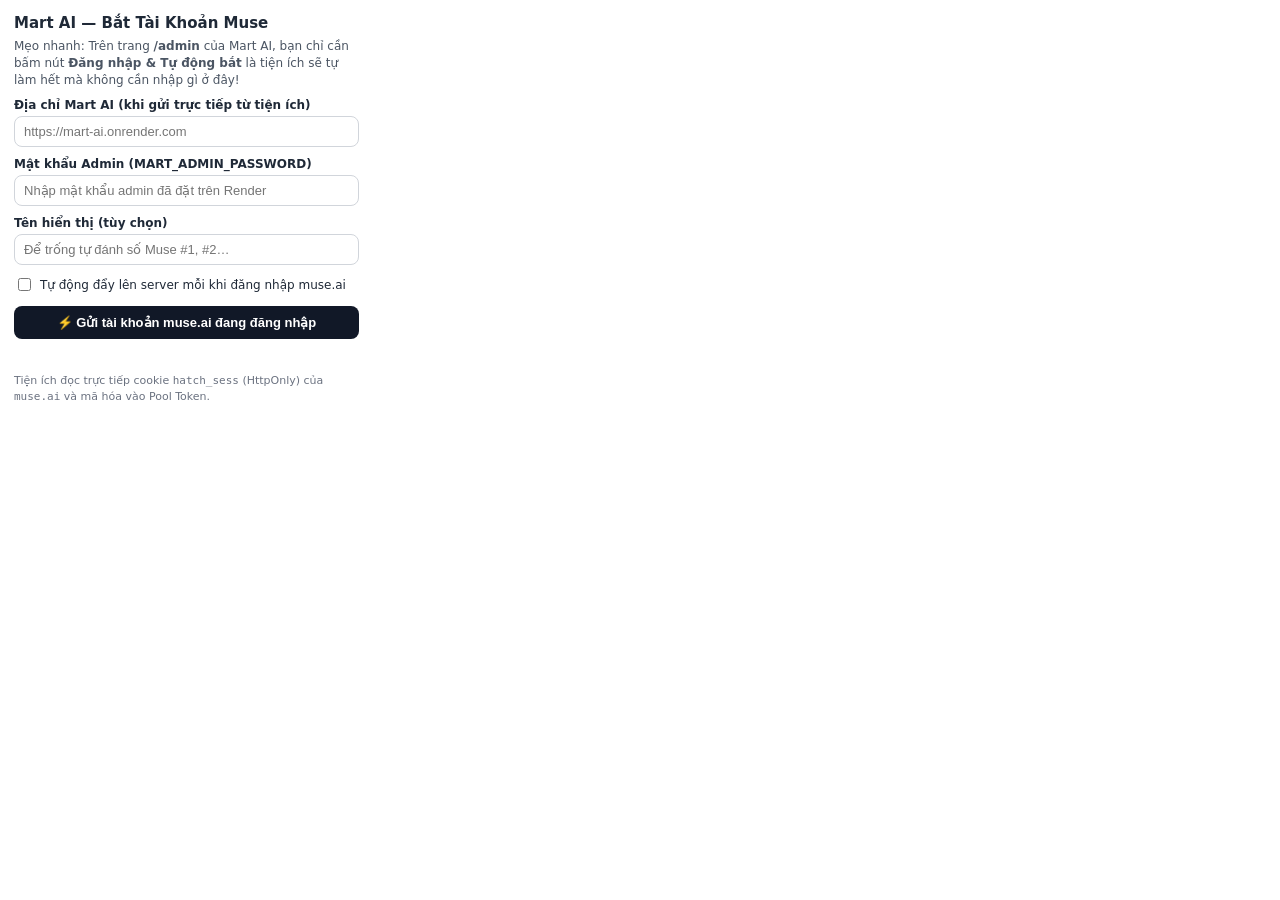
==== muse_router_engine/mart_ai_extension/popup.html @ 2c1096a9 "feat: Chrome extension 1-click auto-capture hatch_sess + ingest API + MART_ADMIN_PASSWORD auth" ====
<!DOCTYPE html>
<html lang="vi">
<head>
  <meta charset="utf-8">
  <title>Mart AI — Đồng bộ tài khoản Muse</title>
  <style>
    body { font-family: system-ui, -apple-system, "Segoe UI", sans-serif; width: 345px; margin: 0; padding: 14px; color: #1f2937; }
    h1 { font-size: 15px; margin: 0 0 6px; }
    .sub { font-size: 12px; color: #4b5563; margin-bottom: 10px; line-height: 1.4; }
    label { display: block; font-size: 12px; font-weight: 600; margin: 10px 0 4px; }
    input[type=text], input[type=password] { width: 100%; box-sizing: border-box; padding: 7px 9px; border: 1px solid #d1d5db; border-radius: 8px; font-size: 13px; }
    .row { display: flex; align-items: center; gap: 6px; margin-top: 10px; font-size: 12px; }
    button { width: 100%; margin-top: 12px; padding: 9px; border: 0; border-radius: 8px; background: #111827; color: #fff; font-size: 13px; font-weight: 600; cursor: pointer; }
    button:disabled { opacity: .6; cursor: default; }
    #status { margin-top: 10px; font-size: 12px; min-height: 16px; line-height: 1.4; }
    #status.ok { color: #15803d; }
    #status.err { color: #b91c1c; }
    .hint { font-size: 11px; color: #6b7280; margin-top: 8px; line-height: 1.4; }
  </style>
</head>
<body>
  <h1>Mart AI — Bắt Tài Khoản Muse</h1>
  <div class="sub">Mẹo nhanh: Trên trang <b>/admin</b> của Mart AI, bạn chỉ cần bấm nút <b>Đăng nhập &amp; Tự động bắt</b> là tiện ích sẽ tự làm hết mà không cần nhập gì ở đây!</div>

  <label for="server">Địa chỉ Mart AI (khi gửi trực tiếp từ tiện ích)</label>
  <input type="text" id="server" placeholder="https://mart-ai.onrender.com" autocomplete="off">

  <label for="password">Mật khẩu Admin (MART_ADMIN_PASSWORD)</label>
  <input type="password" id="password" placeholder="Nhập mật khẩu admin đã đặt trên Render" autocomplete="off">

  <label for="label">Tên hiển thị (tùy chọn)</label>
  <input type="text" id="label" placeholder="Để trống tự đánh số Muse #1, #2…" autocomplete="off">

  <div class="row">
    <input type="checkbox" id="auto">
    <label for="auto" style="margin:0;font-weight:400">Tự động đẩy lên server mỗi khi đăng nhập muse.ai</label>
  </div>

  <button id="send">⚡ Gửi tài khoản muse.ai đang đăng nhập</button>
  <div id="status" role="status"></div>
  <div class="hint">Tiện ích đọc trực tiếp cookie <code>hatch_sess</code> (HttpOnly) của <code>muse.ai</code> và mã hóa vào Pool Token.</div>

  <script src="common.js"></script>
  <script src="popup.js"></script>
</body>
</html>
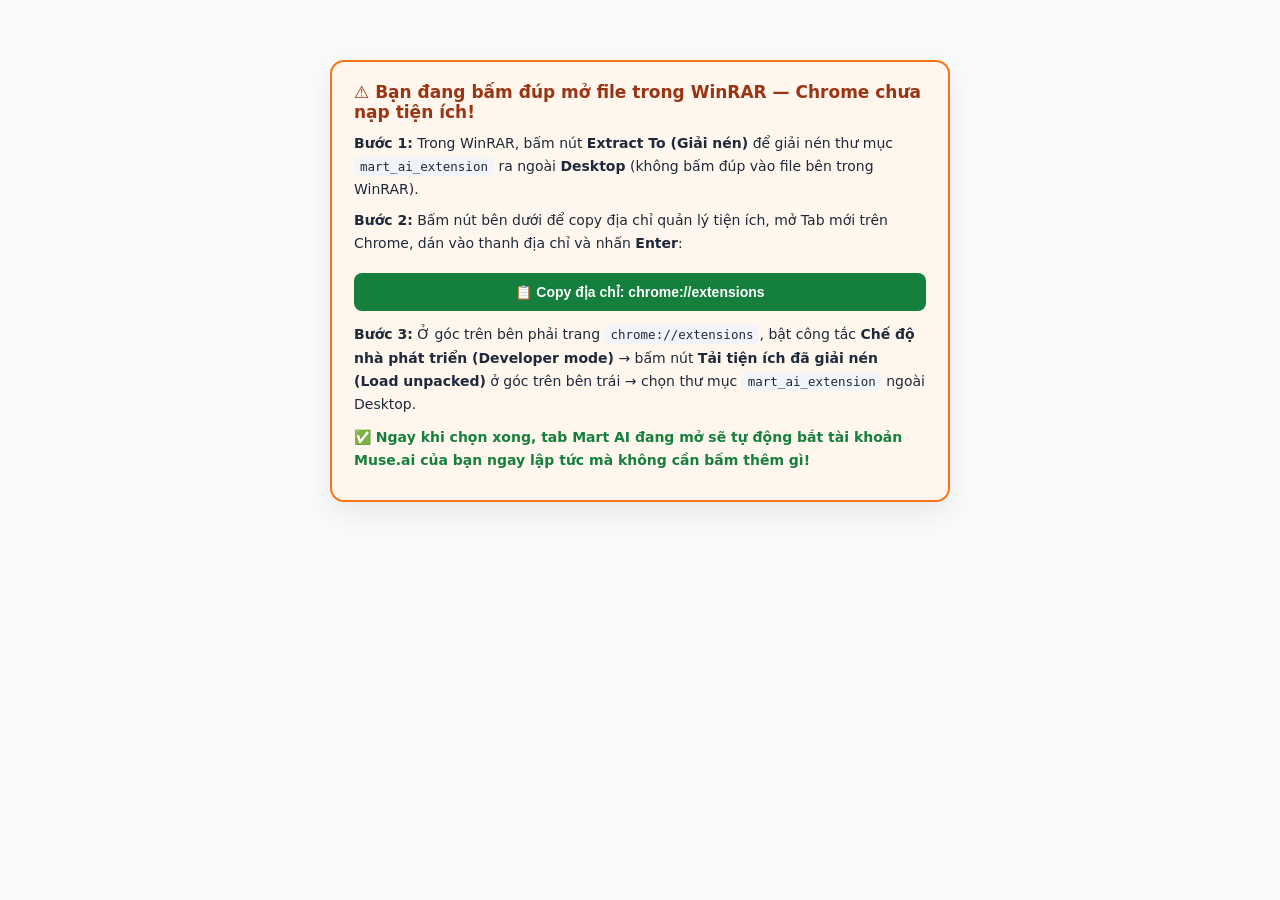
==== commit c9e62d6c: "feat(ext): zero-click auto-capture via content bridge v1.2, WinRAR file guard, and toast dedup" ====
--- a/muse_router_engine/mart_ai_extension/popup.html
+++ b/muse_router_engine/mart_ai_extension/popup.html
@@ -4,41 +4,65 @@
   <meta charset="utf-8">
   <title>Mart AI — Đồng bộ tài khoản Muse</title>
   <style>
-    body { font-family: system-ui, -apple-system, "Segoe UI", sans-serif; width: 345px; margin: 0; padding: 14px; color: #1f2937; }
+    body { font-family: system-ui, -apple-system, "Segoe UI", sans-serif; width: 360px; margin: 0; padding: 14px; color: #1f2937; }
+    body.file-mode { width: auto; max-width: 620px; margin: 36px auto; padding: 24px; background: #f8fafc; }
     h1 { font-size: 15px; margin: 0 0 6px; }
-    .sub { font-size: 12px; color: #4b5563; margin-bottom: 10px; line-height: 1.4; }
+    .sub { font-size: 12px; color: #4b5563; margin-bottom: 10px; line-height: 1.45; }
     label { display: block; font-size: 12px; font-weight: 600; margin: 10px 0 4px; }
     input[type=text], input[type=password] { width: 100%; box-sizing: border-box; padding: 7px 9px; border: 1px solid #d1d5db; border-radius: 8px; font-size: 13px; }
     .row { display: flex; align-items: center; gap: 6px; margin-top: 10px; font-size: 12px; }
-    button { width: 100%; margin-top: 12px; padding: 9px; border: 0; border-radius: 8px; background: #111827; color: #fff; font-size: 13px; font-weight: 600; cursor: pointer; }
+    button { width: 100%; margin-top: 10px; padding: 9px 12px; border: 0; border-radius: 8px; background: #111827; color: #fff; font-size: 13px; font-weight: 600; cursor: pointer; }
+    button.green-btn { background: #15803d; }
+    button.outline-btn { background: #ffffff; color: #111827; border: 1px solid #cbd5e1; }
     button:disabled { opacity: .6; cursor: default; }
-    #status { margin-top: 10px; font-size: 12px; min-height: 16px; line-height: 1.4; }
-    #status.ok { color: #15803d; }
-    #status.err { color: #b91c1c; }
+    #status { margin-top: 10px; font-size: 12px; min-height: 16px; line-height: 1.45; }
+    #status.ok { color: #15803d; font-weight: 600; }
+    #status.err { color: #b91c1c; font-weight: 600; }
     .hint { font-size: 11px; color: #6b7280; margin-top: 8px; line-height: 1.4; }
+    .warn-card { background: #fff7ed; border: 2px solid #f97316; border-radius: 14px; padding: 20px 22px; box-shadow: 0 10px 30px rgba(0,0,0,0.08); }
+    .warn-title { font-size: 17px; font-weight: 700; color: #9a3412; margin-bottom: 10px; }
+    .warn-step { font-size: 14px; line-height: 1.65; color: #1e293b; margin-bottom: 8px; }
+    code { background: #f1f5f9; padding: 2px 6px; border-radius: 5px; font-size: 12.5px; }
   </style>
 </head>
 <body>
-  <h1>Mart AI — Bắt Tài Khoản Muse</h1>
-  <div class="sub">Mẹo nhanh: Trên trang <b>/admin</b> của Mart AI, bạn chỉ cần bấm nút <b>Đăng nhập &amp; Tự động bắt</b> là tiện ích sẽ tự làm hết mà không cần nhập gì ở đây!</div>
-
-  <label for="server">Địa chỉ Mart AI (khi gửi trực tiếp từ tiện ích)</label>
-  <input type="text" id="server" placeholder="https://mart-ai.onrender.com" autocomplete="off">
-
-  <label for="password">Mật khẩu Admin (MART_ADMIN_PASSWORD)</label>
-  <input type="password" id="password" placeholder="Nhập mật khẩu admin đã đặt trên Render" autocomplete="off">
-
-  <label for="label">Tên hiển thị (tùy chọn)</label>
-  <input type="text" id="label" placeholder="Để trống tự đánh số Muse #1, #2…" autocomplete="off">
-
-  <div class="row">
-    <input type="checkbox" id="auto">
-    <label for="auto" style="margin:0;font-weight:400">Tự động đẩy lên server mỗi khi đăng nhập muse.ai</label>
+  <div id="notInstalledWarning" style="display:none;" class="warn-card">
+    <div class="warn-title">⚠️ Bạn đang bấm đúp mở file trong WinRAR — Chrome chưa nạp tiện ích!</div>
+    <div class="warn-step"><b>Bước 1:</b> Trong WinRAR, bấm nút <b>Extract To (Giải nén)</b> để giải nén thư mục <code>mart_ai_extension</code> ra ngoài <b>Desktop</b> (không bấm đúp vào file bên trong WinRAR).</div>
+    <div class="warn-step"><b>Bước 2:</b> Bấm nút bên dưới để copy địa chỉ quản lý tiện ích, mở Tab mới trên Chrome, dán vào thanh địa chỉ và nhấn <b>Enter</b>:</div>
+    <button type="button" id="btnCopyExtUrl" class="green-btn" style="font-size:14px;padding:11px;">📋 Copy địa chỉ: chrome://extensions</button>
+    <div class="warn-step" style="margin-top:12px;"><b>Bước 3:</b> Ở góc trên bên phải trang <code>chrome://extensions</code>, bật công tắc <b>Chế độ nhà phát triển (Developer mode)</b> → bấm nút <b>Tải tiện ích đã giải nén (Load unpacked)</b> ở góc trên bên trái → chọn thư mục <code>mart_ai_extension</code> ngoài Desktop.</div>
+    <div class="warn-step" style="color:#15803d;font-weight:600;margin-top:10px;">✅ Ngay khi chọn xong, tab Mart AI đang mở sẽ tự động bắt tài khoản Muse.ai của bạn ngay lập tức mà không cần bấm thêm gì!</div>
   </div>
 
-  <button id="send">⚡ Gửi tài khoản muse.ai đang đăng nhập</button>
-  <div id="status" role="status"></div>
-  <div class="hint">Tiện ích đọc trực tiếp cookie <code>hatch_sess</code> (HttpOnly) của <code>muse.ai</code> và mã hóa vào Pool Token.</div>
+  <div id="installedPanel">
+    <h1>Mart AI v1.2 — Tự Bắt &amp; Chat Muse.ai</h1>
+    <div class="sub">Tiện ích đã cài thành công! Tab <b>Mart AI</b> đang mở sẽ tự động nhận tài khoản <code>muse.ai</code> của bạn.</div>
+
+    <button type="button" id="btnPushOpenTab" class="green-btn">🚀 Đồng bộ ngay vào tab Mart AI đang mở</button>
+
+    <details style="margin-top:12px;">
+      <summary style="font-size:12px;color:#4b5563;cursor:pointer;font-weight:600;">Tùy chọn nâng cao (Gửi trực tiếp qua API)</summary>
+      <label for="server">Địa chỉ Mart AI</label>
+      <input type="text" id="server" placeholder="https://mart-ai.onrender.com" autocomplete="off">
+
+      <label for="password">Mật khẩu Admin (MART_ADMIN_PASSWORD)</label>
+      <input type="password" id="password" placeholder="Nhập mật khẩu admin đã đặt trên Render" autocomplete="off">
+
+      <label for="label">Tên hiển thị (tùy chọn)</label>
+      <input type="text" id="label" placeholder="Để trống tự đánh số Muse #1, #2…" autocomplete="off">
+
+      <div class="row">
+        <input type="checkbox" id="auto">
+        <label for="auto" style="margin:0;font-weight:400">Tự động đẩy lên server mỗi khi đăng nhập muse.ai</label>
+      </div>
+
+      <button type="button" id="send">⚡ Gửi trực tiếp qua mật khẩu Admin</button>
+    </details>
+
+    <div id="status" role="status"></div>
+    <div class="hint">Đọc trực tiếp cookie <code>hatch_sess</code> (HttpOnly) của <code>muse.ai</code> và thực thi Chat thật qua IP trình duyệt của bạn.</div>
+  </div>
 
   <script src="common.js"></script>
   <script src="popup.js"></script>
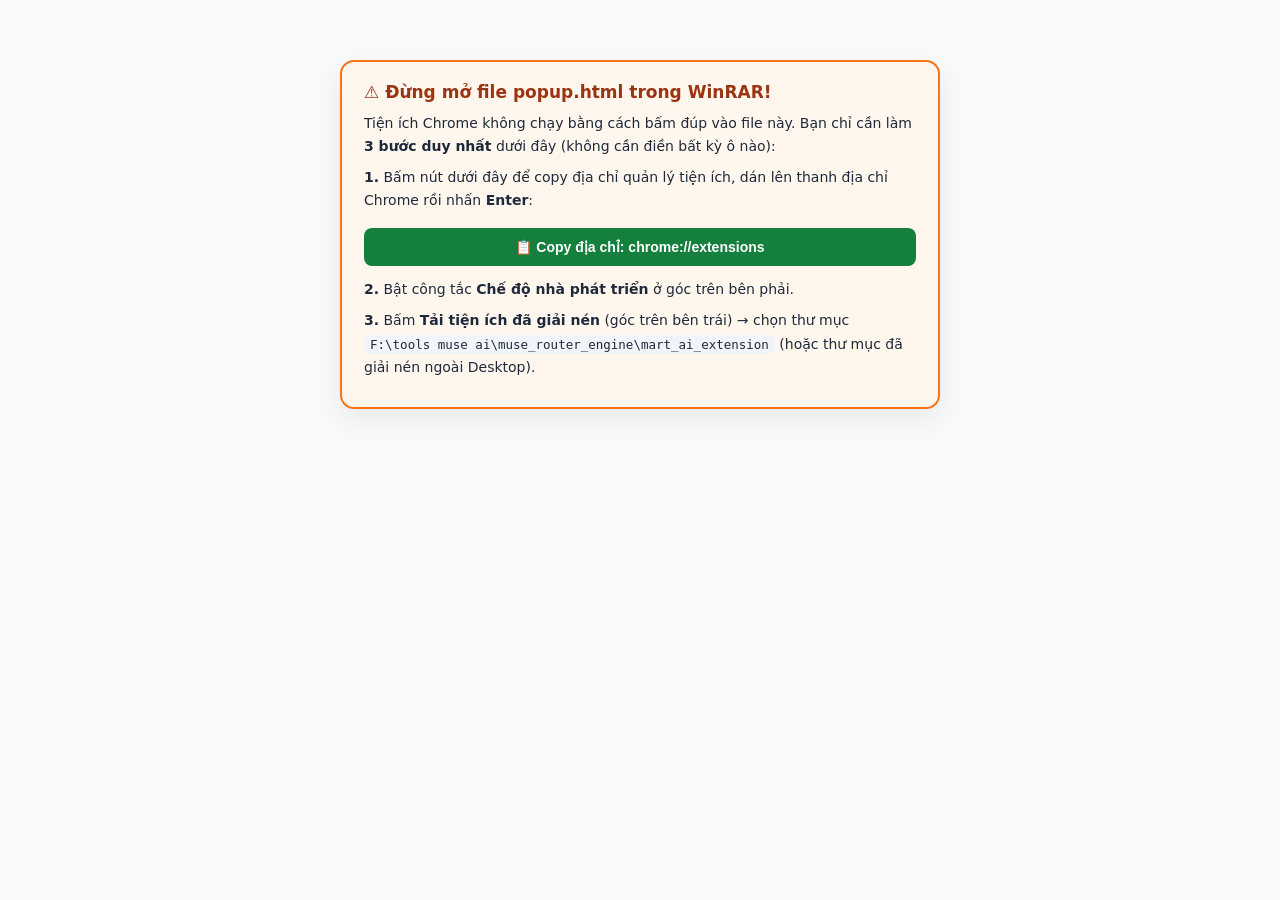
==== commit 187f1764: "refactor(ext): remove manual server/password form from popup for 100% zero-config UX" ====
--- a/muse_router_engine/mart_ai_extension/popup.html
+++ b/muse_router_engine/mart_ai_extension/popup.html
@@ -2,23 +2,17 @@
 <html lang="vi">
 <head>
   <meta charset="utf-8">
-  <title>Mart AI — Đồng bộ tài khoản Muse</title>
+  <title>Mart AI — Tự Động Bắt Muse.ai</title>
   <style>
-    body { font-family: system-ui, -apple-system, "Segoe UI", sans-serif; width: 360px; margin: 0; padding: 14px; color: #1f2937; }
-    body.file-mode { width: auto; max-width: 620px; margin: 36px auto; padding: 24px; background: #f8fafc; }
+    body { font-family: system-ui, -apple-system, "Segoe UI", sans-serif; width: 320px; margin: 0; padding: 16px; color: #1f2937; }
+    body.file-mode { width: auto; max-width: 600px; margin: 36px auto; padding: 24px; background: #f8fafc; }
     h1 { font-size: 15px; margin: 0 0 6px; }
-    .sub { font-size: 12px; color: #4b5563; margin-bottom: 10px; line-height: 1.45; }
-    label { display: block; font-size: 12px; font-weight: 600; margin: 10px 0 4px; }
-    input[type=text], input[type=password] { width: 100%; box-sizing: border-box; padding: 7px 9px; border: 1px solid #d1d5db; border-radius: 8px; font-size: 13px; }
-    .row { display: flex; align-items: center; gap: 6px; margin-top: 10px; font-size: 12px; }
-    button { width: 100%; margin-top: 10px; padding: 9px 12px; border: 0; border-radius: 8px; background: #111827; color: #fff; font-size: 13px; font-weight: 600; cursor: pointer; }
-    button.green-btn { background: #15803d; }
-    button.outline-btn { background: #ffffff; color: #111827; border: 1px solid #cbd5e1; }
+    .sub { font-size: 12.5px; color: #4b5563; margin-bottom: 12px; line-height: 1.45; }
+    button { width: 100%; margin-top: 8px; padding: 10px 12px; border: 0; border-radius: 8px; background: #15803d; color: #fff; font-size: 13px; font-weight: 600; cursor: pointer; }
     button:disabled { opacity: .6; cursor: default; }
-    #status { margin-top: 10px; font-size: 12px; min-height: 16px; line-height: 1.45; }
+    #status { margin-top: 10px; font-size: 12.5px; min-height: 16px; line-height: 1.45; }
     #status.ok { color: #15803d; font-weight: 600; }
     #status.err { color: #b91c1c; font-weight: 600; }
-    .hint { font-size: 11px; color: #6b7280; margin-top: 8px; line-height: 1.4; }
     .warn-card { background: #fff7ed; border: 2px solid #f97316; border-radius: 14px; padding: 20px 22px; box-shadow: 0 10px 30px rgba(0,0,0,0.08); }
     .warn-title { font-size: 17px; font-weight: 700; color: #9a3412; margin-bottom: 10px; }
     .warn-step { font-size: 14px; line-height: 1.65; color: #1e293b; margin-bottom: 8px; }
@@ -27,41 +21,19 @@
 </head>
 <body>
   <div id="notInstalledWarning" style="display:none;" class="warn-card">
-    <div class="warn-title">⚠️ Bạn đang bấm đúp mở file trong WinRAR — Chrome chưa nạp tiện ích!</div>
-    <div class="warn-step"><b>Bước 1:</b> Trong WinRAR, bấm nút <b>Extract To (Giải nén)</b> để giải nén thư mục <code>mart_ai_extension</code> ra ngoài <b>Desktop</b> (không bấm đúp vào file bên trong WinRAR).</div>
-    <div class="warn-step"><b>Bước 2:</b> Bấm nút bên dưới để copy địa chỉ quản lý tiện ích, mở Tab mới trên Chrome, dán vào thanh địa chỉ và nhấn <b>Enter</b>:</div>
-    <button type="button" id="btnCopyExtUrl" class="green-btn" style="font-size:14px;padding:11px;">📋 Copy địa chỉ: chrome://extensions</button>
-    <div class="warn-step" style="margin-top:12px;"><b>Bước 3:</b> Ở góc trên bên phải trang <code>chrome://extensions</code>, bật công tắc <b>Chế độ nhà phát triển (Developer mode)</b> → bấm nút <b>Tải tiện ích đã giải nén (Load unpacked)</b> ở góc trên bên trái → chọn thư mục <code>mart_ai_extension</code> ngoài Desktop.</div>
-    <div class="warn-step" style="color:#15803d;font-weight:600;margin-top:10px;">✅ Ngay khi chọn xong, tab Mart AI đang mở sẽ tự động bắt tài khoản Muse.ai của bạn ngay lập tức mà không cần bấm thêm gì!</div>
+    <div class="warn-title">⚠️ Đừng mở file popup.html trong WinRAR!</div>
+    <div class="warn-step">Tiện ích Chrome không chạy bằng cách bấm đúp vào file này. Bạn chỉ cần làm <b>3 bước duy nhất</b> dưới đây (không cần điền bất kỳ ô nào):</div>
+    <div class="warn-step"><b>1.</b> Bấm nút dưới đây để copy địa chỉ quản lý tiện ích, dán lên thanh địa chỉ Chrome rồi nhấn <b>Enter</b>:</div>
+    <button type="button" id="btnCopyExtUrl" style="font-size:14px;padding:11px;">📋 Copy địa chỉ: chrome://extensions</button>
+    <div class="warn-step" style="margin-top:12px;"><b>2.</b> Bật công tắc <b>Chế độ nhà phát triển</b> ở góc trên bên phải.</div>
+    <div class="warn-step"><b>3.</b> Bấm <b>Tải tiện ích đã giải nén</b> (góc trên bên trái) → chọn thư mục <code>F:\tools muse ai\muse_router_engine\mart_ai_extension</code> (hoặc thư mục đã giải nén ngoài Desktop).</div>
   </div>
 
   <div id="installedPanel">
-    <h1>Mart AI v1.2 — Tự Bắt &amp; Chat Muse.ai</h1>
-    <div class="sub">Tiện ích đã cài thành công! Tab <b>Mart AI</b> đang mở sẽ tự động nhận tài khoản <code>muse.ai</code> của bạn.</div>
-
-    <button type="button" id="btnPushOpenTab" class="green-btn">🚀 Đồng bộ ngay vào tab Mart AI đang mở</button>
-
-    <details style="margin-top:12px;">
-      <summary style="font-size:12px;color:#4b5563;cursor:pointer;font-weight:600;">Tùy chọn nâng cao (Gửi trực tiếp qua API)</summary>
-      <label for="server">Địa chỉ Mart AI</label>
-      <input type="text" id="server" placeholder="https://mart-ai.onrender.com" autocomplete="off">
-
-      <label for="password">Mật khẩu Admin (MART_ADMIN_PASSWORD)</label>
-      <input type="password" id="password" placeholder="Nhập mật khẩu admin đã đặt trên Render" autocomplete="off">
-
-      <label for="label">Tên hiển thị (tùy chọn)</label>
-      <input type="text" id="label" placeholder="Để trống tự đánh số Muse #1, #2…" autocomplete="off">
-
-      <div class="row">
-        <input type="checkbox" id="auto">
-        <label for="auto" style="margin:0;font-weight:400">Tự động đẩy lên server mỗi khi đăng nhập muse.ai</label>
-      </div>
-
-      <button type="button" id="send">⚡ Gửi trực tiếp qua mật khẩu Admin</button>
-    </details>
-
+    <h1>🟢 Mart AI — Cầu Nối Tự Động</h1>
+    <div class="sub">Tiện ích đang hoạt động ngầm tự động 100% (không cần nhập địa chỉ hay mật khẩu).</div>
+    <button type="button" id="btnPushOpenTab">⚡ Đồng bộ tài khoản Muse.ai ngay</button>
     <div id="status" role="status"></div>
-    <div class="hint">Đọc trực tiếp cookie <code>hatch_sess</code> (HttpOnly) của <code>muse.ai</code> và thực thi Chat thật qua IP trình duyệt của bạn.</div>
   </div>
 
   <script src="common.js"></script>
